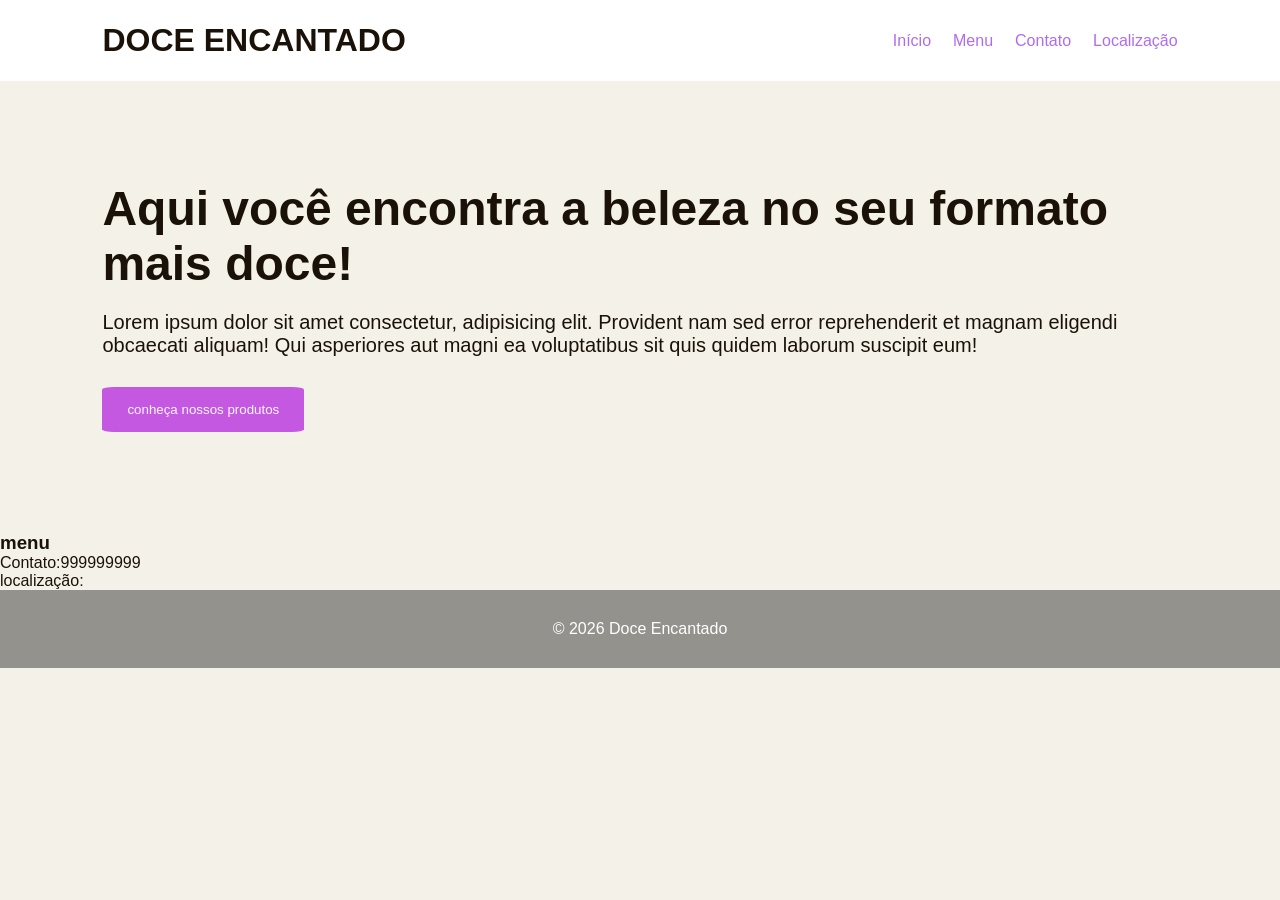
==== index.html @ 9bbeaaf8 "chore: criar estrutura inicial do projeto" ====
<!DOCTYPE html>
<html lang="en">

<head>
    <meta charset="UTF-8">
    <meta name="viewport" content="width=device-width, initial-scale=1.0">
    <title>Doce Encantado - Confeitaria</title>
    <link rel="stylesheet" href="css/style.css">
</head>

<body>
    <header>
        <h1>DOCE ENCANTADO</h1>
        <nav>
            <a href="#início">Início</a>
            <a href="#menu">Menu</a>
            <a href="#contato">Contato</a>
            <a href="#localização">Localização</a>
        </nav>
    </header>
    <main>
        <section id="inicio">
          
            <h2>Aqui você encontra a beleza no seu formato mais doce!</h2>

            <p>Lorem ipsum dolor sit amet consectetur, adipisicing elit. Provident nam sed error reprehenderit et magnam
                eligendi obcaecati aliquam! Qui asperiores aut magni ea voluptatibus sit quis quidem laborum suscipit
                eum!
            </p>
            <button> conheça nossos produtos</button>
        </section>
        <section>
            <h3>menu</h3>

            <div>
            </div>

        </section>
        <section>
            Contato:999999999
        </section>
        <section>localização:</section>
        <footer> © 2026 Doce Encantado </footer>
    </main>

</body>

</html>
---- css/style.css ----
* {
    margin: 0;
    padding: 0;
    box-sizing: border-box;

}

body {
    background-color: rgb(244, 241, 233);
    font-family: Arial, Helvetica, sans-serif;
    color: rgb(26, 18, 8);

}

header {
    background-color: #ffff;
    display: flex;
    justify-content: space-between;
    align-items: center;
    padding: 22px 8%;
}

nav {
    display: flex;
    gap: 22px;
}

nav a {
    text-decoration: none;
    color: rgb(176, 108, 240);
}

main {
    min-height: 80vh;

}

#inicio {
    padding: 100px 8%;
}

#inicio h2 {
    font-size: 48px;
    margin-bottom: 20px;
}

#inicio p {
    font-size: 20px;
    margin-bottom: 30px;
}

button {
    padding: 15px 25px;
    border: none;
    border-radius: 6%;
    color: rgb(250, 249, 251);
    background-color: rgba(179, 32, 223, 0.731);
    cursor: pointer;
}

footer {
    padding: 30px;
    text-align: center;
    background-color: rgba(0, 0, 0, 0.397);
    color: rgb(255, 255, 255);
}
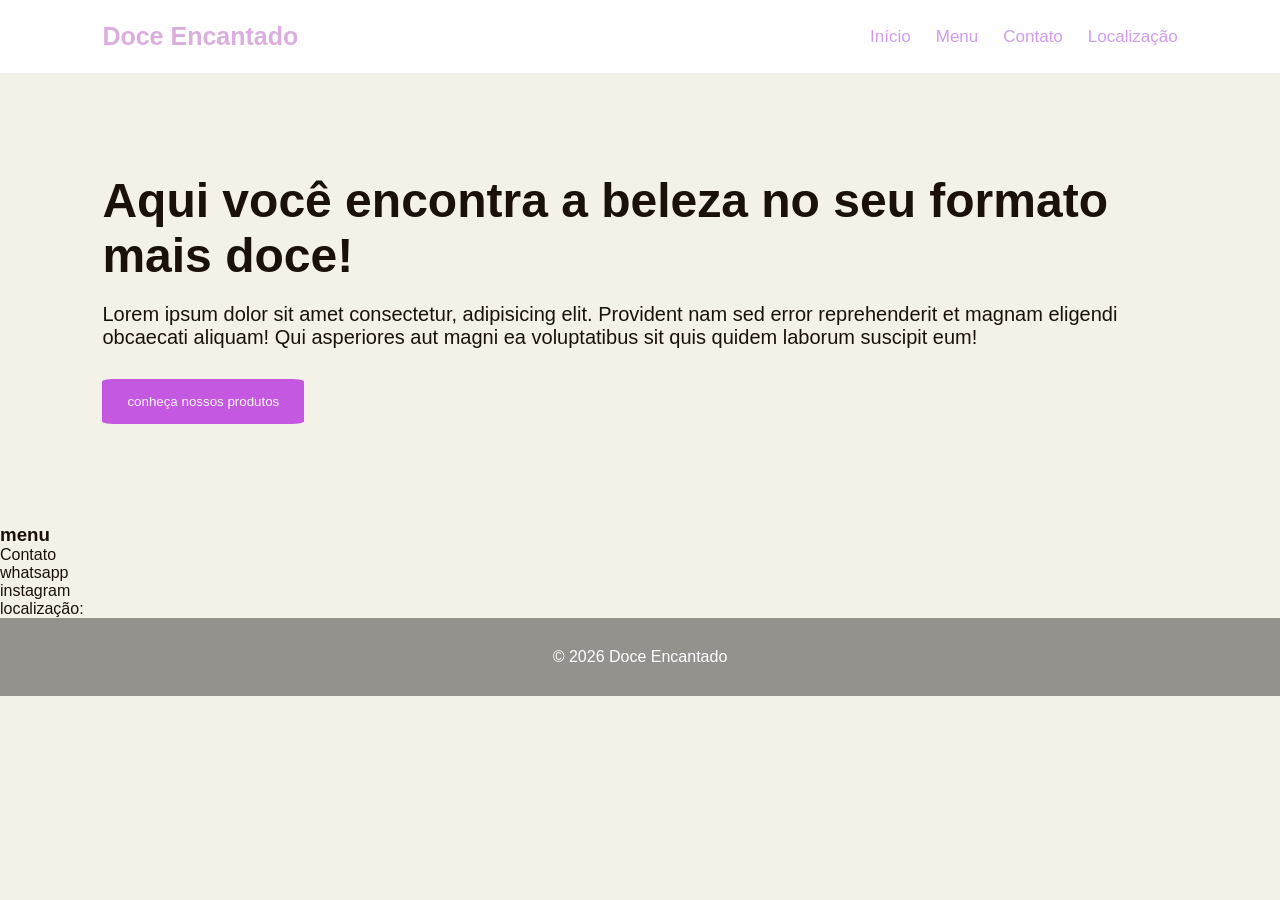
==== commit 431389ba: "criação do hedaer e menu de navegação" ====
--- a/index.html
+++ b/index.html
@@ -10,7 +10,7 @@
 
 <body>
     <header>
-        <h1>DOCE ENCANTADO</h1>
+        <a href="#inicio" class="logo">Doce Encantado</a>
         <nav>
             <a href="#início">Início</a>
             <a href="#menu">Menu</a>
@@ -20,7 +20,7 @@
     </header>
     <main>
         <section id="inicio">
-          
+
             <h2>Aqui você encontra a beleza no seu formato mais doce!</h2>
 
             <p>Lorem ipsum dolor sit amet consectetur, adipisicing elit. Provident nam sed error reprehenderit et magnam
@@ -32,12 +32,15 @@
         <section>
             <h3>menu</h3>
 
+
             <div>
             </div>
 
         </section>
         <section>
-            Contato:999999999
+            Contato
+            <p>whatsapp</p>
+            <p>instagram</p>
         </section>
         <section>localização:</section>
         <footer> © 2026 Doce Encantado </footer>
--- a/css/style.css
+++ b/css/style.css
@@ -19,15 +19,27 @@
     align-items: center;
     padding: 22px 8%;
 }
+.logo{
+    text-decoration: none;
+    color: #d5a2d7da;
+    font-weight: bold;
+    font-size: 25px;
+}
 
 nav {
     display: flex;
-    gap: 22px;
+    gap: 25px;
 }
 
 nav a {
     text-decoration: none;
-    color: rgb(176, 108, 240);
+    color: rgba(205, 146, 235, 0.92);
+    font-size: 17px;
+    transition: 0.2;
+
+}
+nav a:hover {
+    color: #e4a5e7e7;
 }
 
 main {
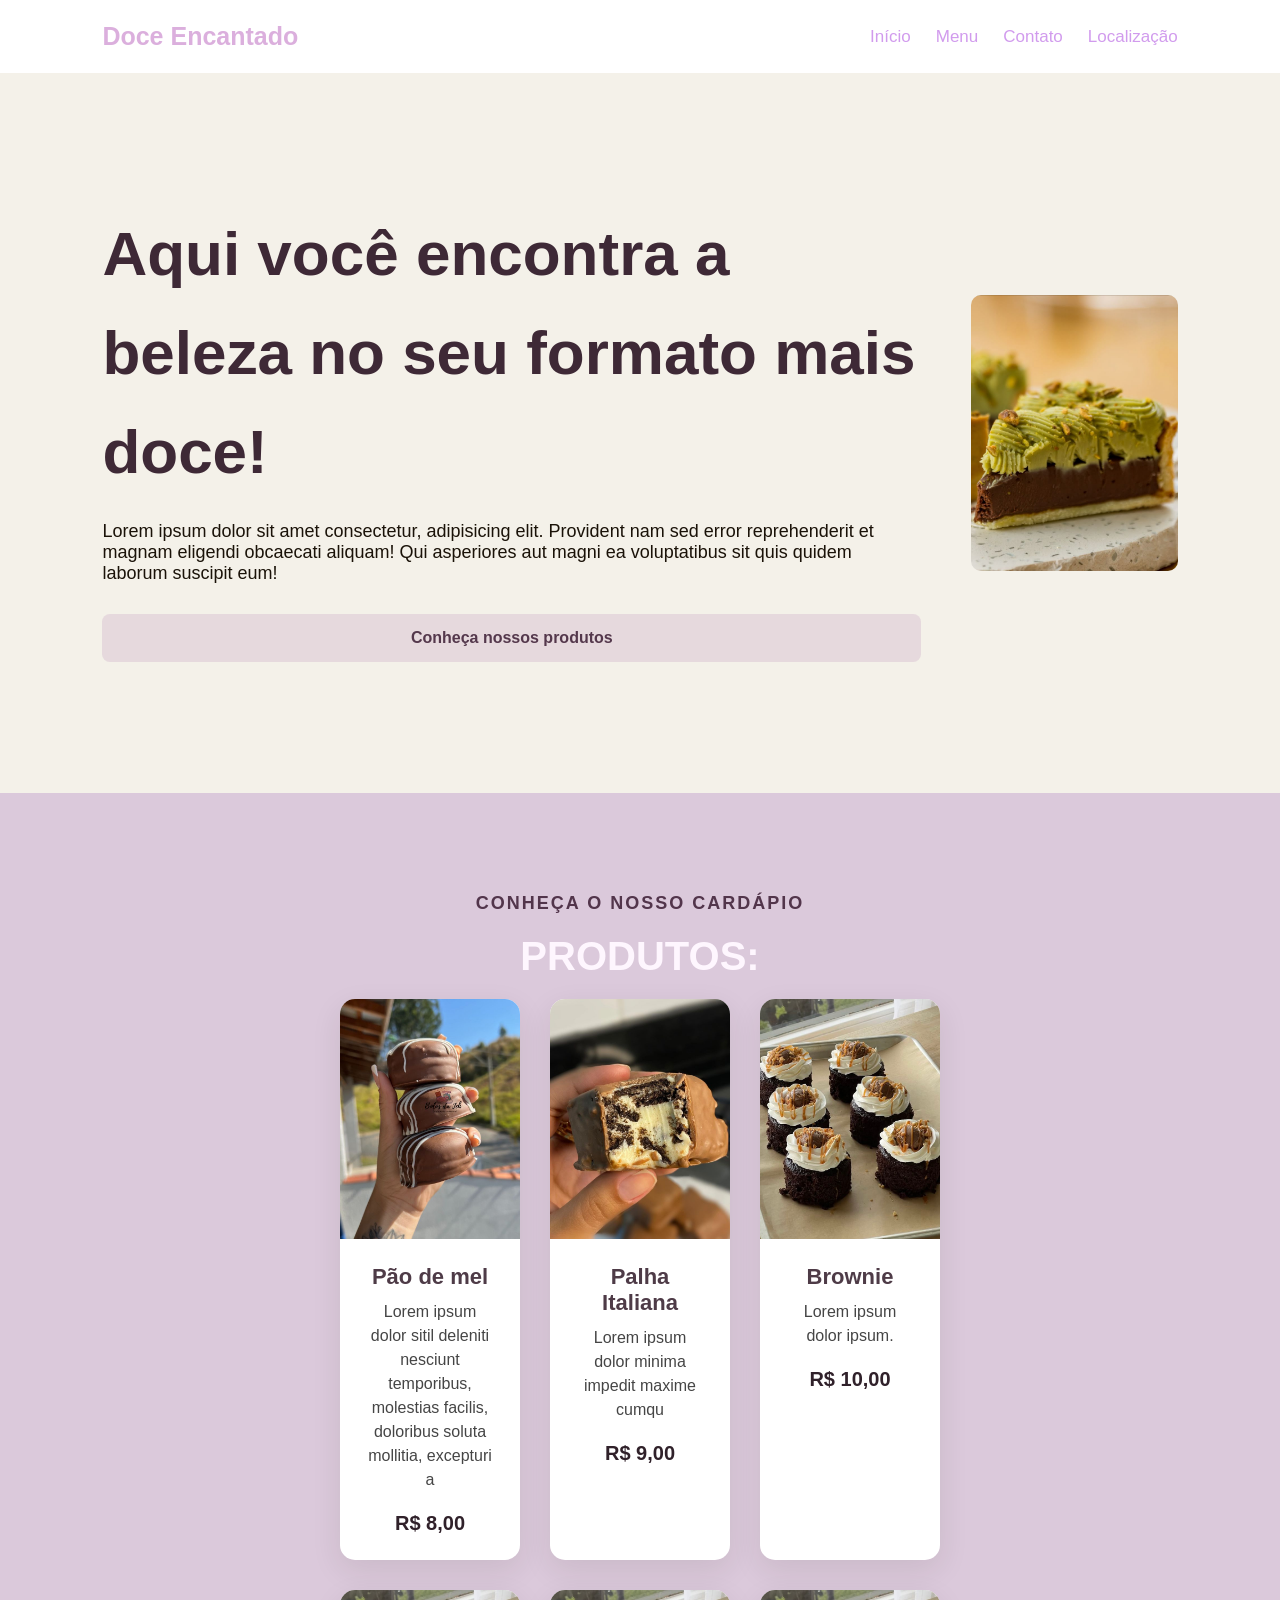
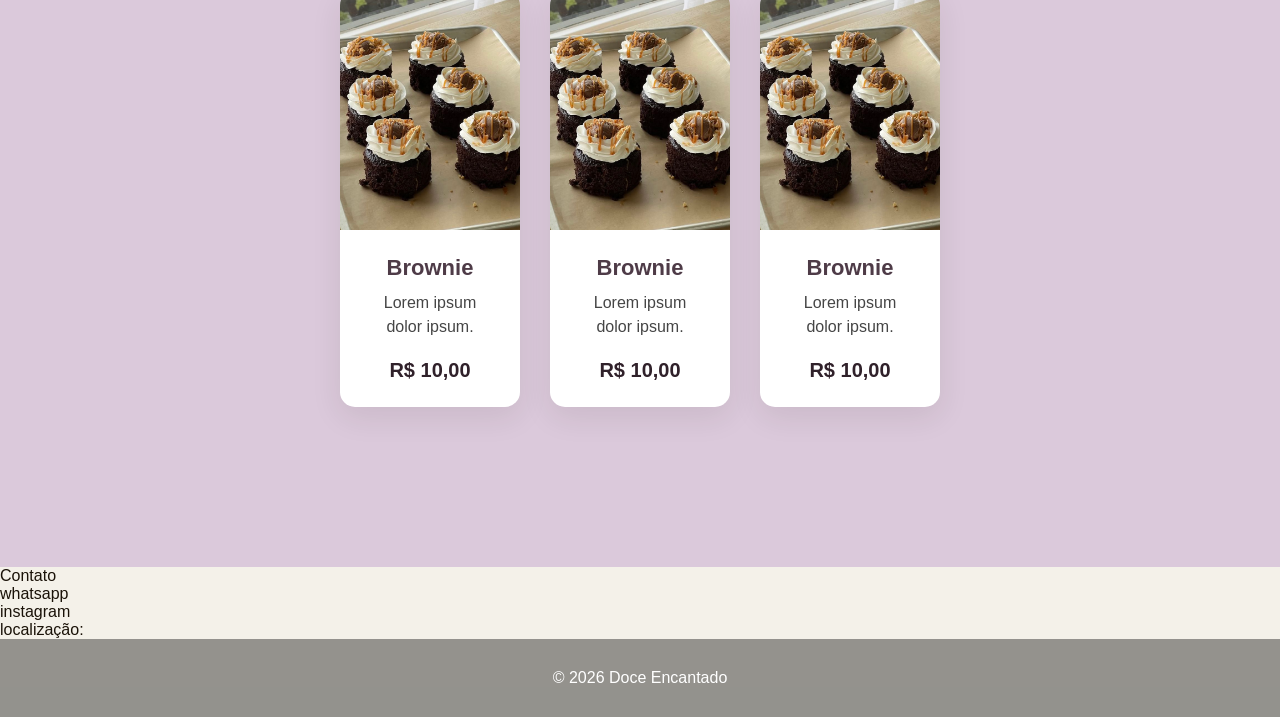
==== commit 2d70b78a: "adição de seção e cartões de cada produto" ====
--- a/index.html
+++ b/index.html
@@ -19,30 +19,97 @@
         </nav>
     </header>
     <main>
-        <section id="inicio">
+        <section id="inicio" class="hero">
+            <div class="h-content">
 
-            <h2>Aqui você encontra a beleza no seu formato mais doce!</h2>
+                <h1>Aqui você encontra a beleza no seu formato mais doce!</h1>
 
-            <p>Lorem ipsum dolor sit amet consectetur, adipisicing elit. Provident nam sed error reprehenderit et magnam
-                eligendi obcaecati aliquam! Qui asperiores aut magni ea voluptatibus sit quis quidem laborum suscipit
-                eum!
-            </p>
-            <button> conheça nossos produtos</button>
+                <p>Lorem ipsum dolor sit amet consectetur, adipisicing elit. Provident nam sed error reprehenderit et
+                    magnam
+                    eligendi obcaecati aliquam! Qui asperiores aut magni ea voluptatibus sit quis quidem laborum
+                    suscipit
+                    eum!
+                </p>
+
+                <a href="#produtos" class="h-button">Conheça nossos produtos</a>
+            </div>
+            <div class="h-image">
+                <img src="./js/img/docePrincipal.jpg" alt="Torta de pistache com chocolate">
+            </div>
         </section>
-        <section>
-            <h3>menu</h3>
 
+        <section id="menu" class="products">
+            <div class="section-title">
+                <span> CONHEÇA O NOSSO CARDÁPIO</span>
+                
+                <h2>PRODUTOS:</h2>
+               
 
-            <div>
-            </div>
+                <div class="product-grid">
 
+                    <article class="product-card">
+                        <img src="js/img/paodeMel.jpg" alt="">
+                        <div class="p-info">
+                            <h3>Pão de mel</h3>
+                            <p>Lorem ipsum dolor sitil deleniti nesciunt temporibus,
+                                molestias facilis, doloribus soluta mollitia, excepturi a</p>
+                            <strong>R$ 8,00</strong>
+                        </div>
+                    </article>
+
+                    <article class="product-card">
+                        <img src="js/img/palhaItaliana.jpg" alt="">
+                        <div class="p-info">
+                            <h3>Palha Italiana</h3>
+                            <p>Lorem ipsum dolor minima impedit maxime cumqu</p>
+                            <strong>R$ 9,00</strong>
+                        </div>
+                    </article>
+
+                    <article class="product-card">
+                        <img src="js/img/brownie.jpg" alt="">
+                        <div class="p-info">
+                            <h3>Brownie</h3>
+                            <p>Lorem ipsum dolor ipsum.</p>
+                            <strong>R$ 10,00</strong>
+                        </div>
+                    </article>
+                    <article class="product-card">
+                        <img src="js/img/brownie.jpg" alt="">
+                        <div class="p-info">
+                            <h3>Brownie</h3>
+                            <p>Lorem ipsum dolor ipsum.</p>
+                            <strong>R$ 10,00</strong>
+                        </div>
+                    </article>
+                    <article class="product-card">
+                        <img src="js/img/brownie.jpg" alt="">
+                        <div class="p-info">
+                            <h3>Brownie</h3>
+                            <p>Lorem ipsum dolor ipsum.</p>
+                            <strong>R$ 10,00</strong>
+                        </div>
+                    </article>
+                    <article class="product-card">
+                        <img src="js/img/brownie.jpg" alt="">
+                        <div class="p-info">
+                            <h3>Brownie</h3>
+                            <p>Lorem ipsum dolor ipsum.</p>
+                            <strong>R$ 10,00</strong>
+                        </div>
+                    </article>
+
+                </div>
         </section>
+
         <section>
             Contato
             <p>whatsapp</p>
             <p>instagram</p>
         </section>
+
         <section>localização:</section>
+
         <footer> © 2026 Doce Encantado </footer>
     </main>
 
--- a/css/style.css
+++ b/css/style.css
@@ -19,7 +19,8 @@
     align-items: center;
     padding: 22px 8%;
 }
-.logo{
+
+.logo {
     text-decoration: none;
     color: #d5a2d7da;
     font-weight: bold;
@@ -38,37 +39,143 @@
     transition: 0.2;
 
 }
+
 nav a:hover {
     color: #e4a5e7e7;
 }
 
-main {
+.hero {
+    display: flex;
+    align-items: center;
+    justify-content: space-between;
+    gap: 50px;
+    padding: 80px 8%;
     min-height: 80vh;
+}
+
+.hero-content {
+    max-width: 500px;
 
 }
 
-#inicio {
-    padding: 100px 8%;
-}
+.hero h1 {
+    color: rgb(62, 41, 54);
+    font-size: 62px;
+    line-height: 1.6;
 
-#inicio h2 {
-    font-size: 48px;
     margin-bottom: 20px;
 }
 
-#inicio p {
-    font-size: 20px;
+.hero p {
+    font-size: 18px;
     margin-bottom: 30px;
 }
 
-button {
+.h-button {
+    display: flex;
     padding: 15px 25px;
-    border: none;
-    border-radius: 6%;
-    color: rgb(250, 249, 251);
-    background-color: rgba(179, 32, 223, 0.731);
-    cursor: pointer;
+    background-color: #ceb3c863;
+    color: #311129ce;
+    text-decoration: none;
+    justify-content: center;
+    border-radius: 8px;
+    font-weight: bold;
+    transform: 0.3s;
 }
+
+.h-button:hover {
+    background-color: #783c6791;
+    color: rgb(255, 255, 253);
+}
+
+.h-image {
+    width: 40%;
+}
+
+.h-image img {
+    width: 100%;
+    display: block;
+    border-radius: 10px;
+}
+
+
+
+.section-title span {
+    color: #311129ce;
+    font-size: 18px;
+    font-weight: bold;
+    letter-spacing: 2px;
+}
+
+.section-title {
+    text-align: center;
+    max-width: 600px;
+    margin: 0 auto 60px;
+}
+
+.section-title p {
+    font-size: 16px;
+    color: #311129ce;
+}
+
+.section-title h2 {
+    color: #fef6fe;
+    font-size: 40px;
+    margin: 20px 0;
+}
+.products {
+    padding: 100px 8%;
+    background-color: #cdb2d3a2;
+}
+.product-grid {
+    display: grid;
+    grid-template-columns: repeat(3, 1fr);
+    gap: 30px;
+}
+
+.product-card {
+    background-color: #ffff;
+    border-radius: 15px;
+    overflow: hidden;
+    box-shadow: 0 10px 30px rgba(45, 31, 26, 0.096);
+    transition: transform 0.3s ease;
+}
+
+.product-card:hover {
+    transform: translateY(-8px);
+
+}
+
+.product-card img {
+    width: 100%;
+    height: 240px;
+    object-fit: cover;
+    display: block;
+}
+
+.p-info {
+    padding: 25px;
+    
+
+}
+
+.p-info h3 {
+    font-size: 22px;
+    color: rgba(62, 41, 54, 0.916);
+    margin-bottom: 10px;
+}
+
+.p-info p {
+    color: #454545;
+    line-height: 1.5;
+    margin-bottom: 20px;
+}
+
+.p-info strong {
+    font-size: 20px;
+    color: #30212a;
+}
+
 
 footer {
     padding: 30px;
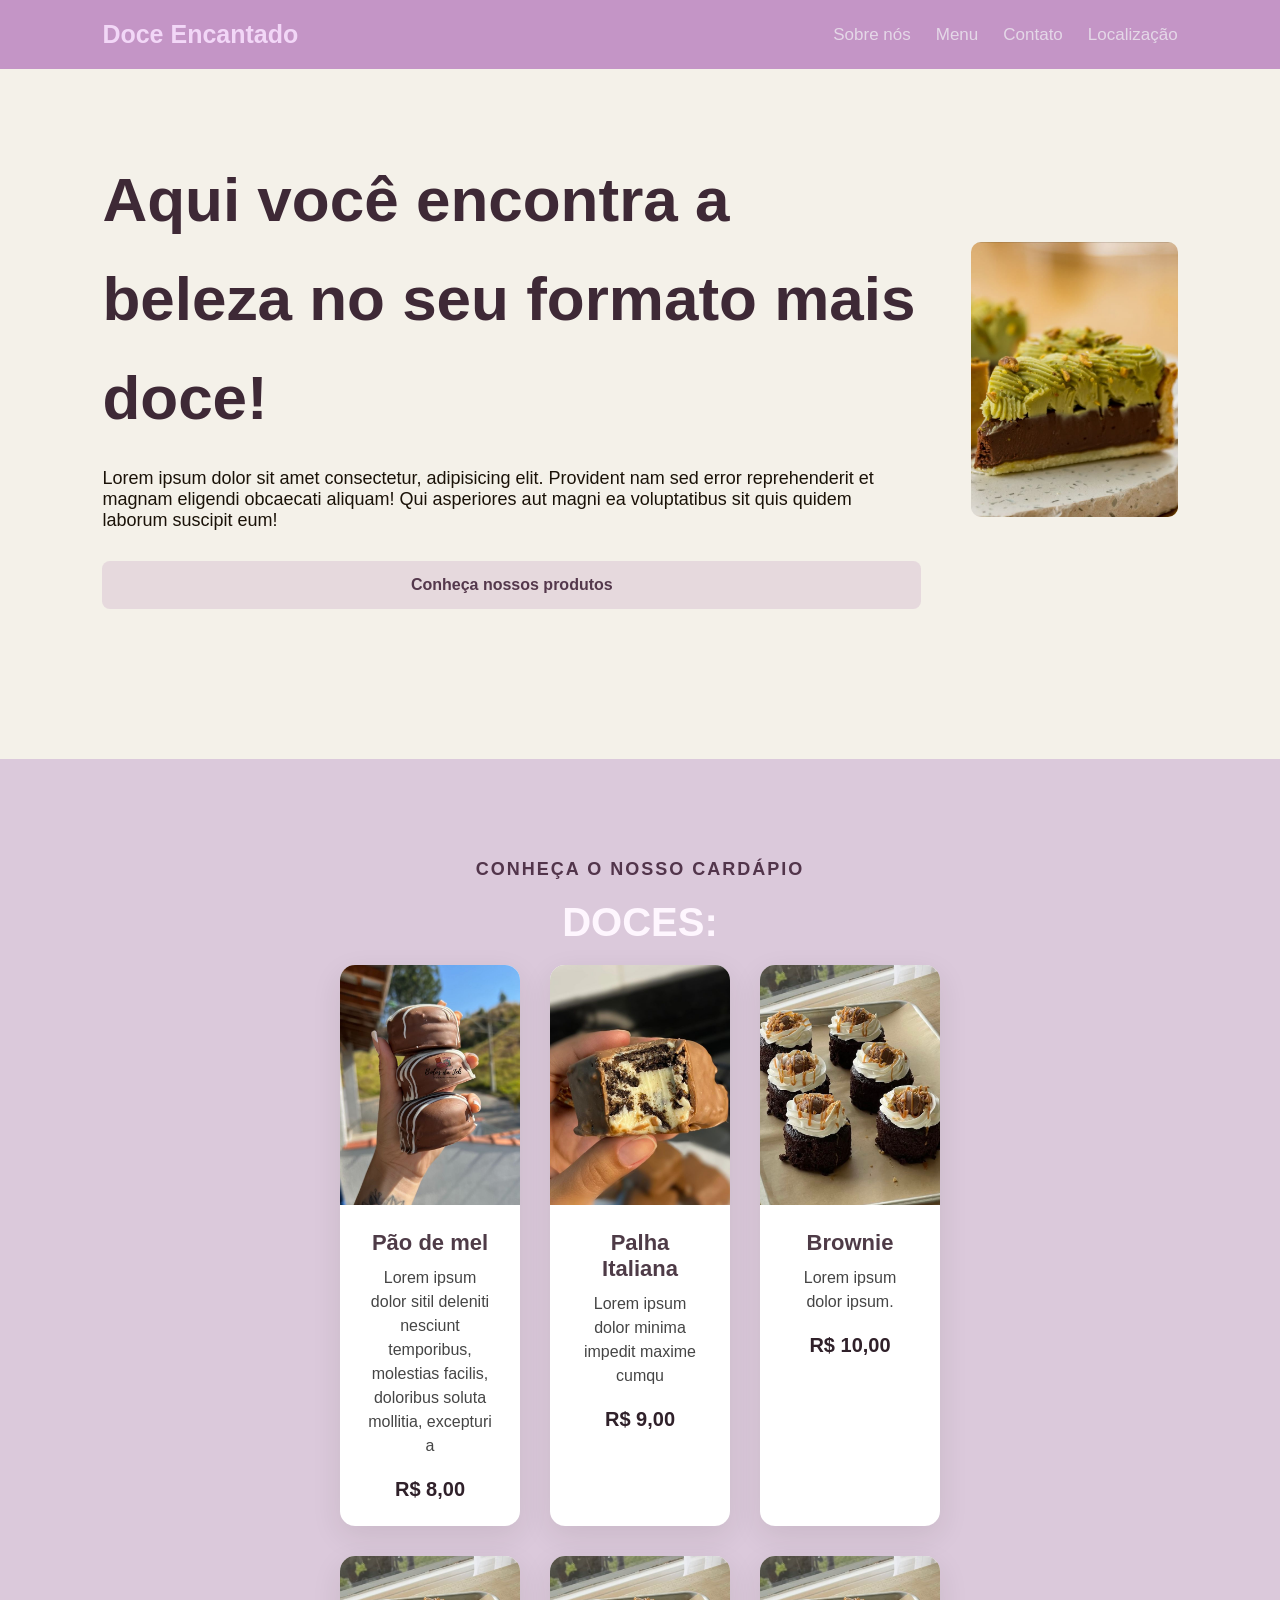
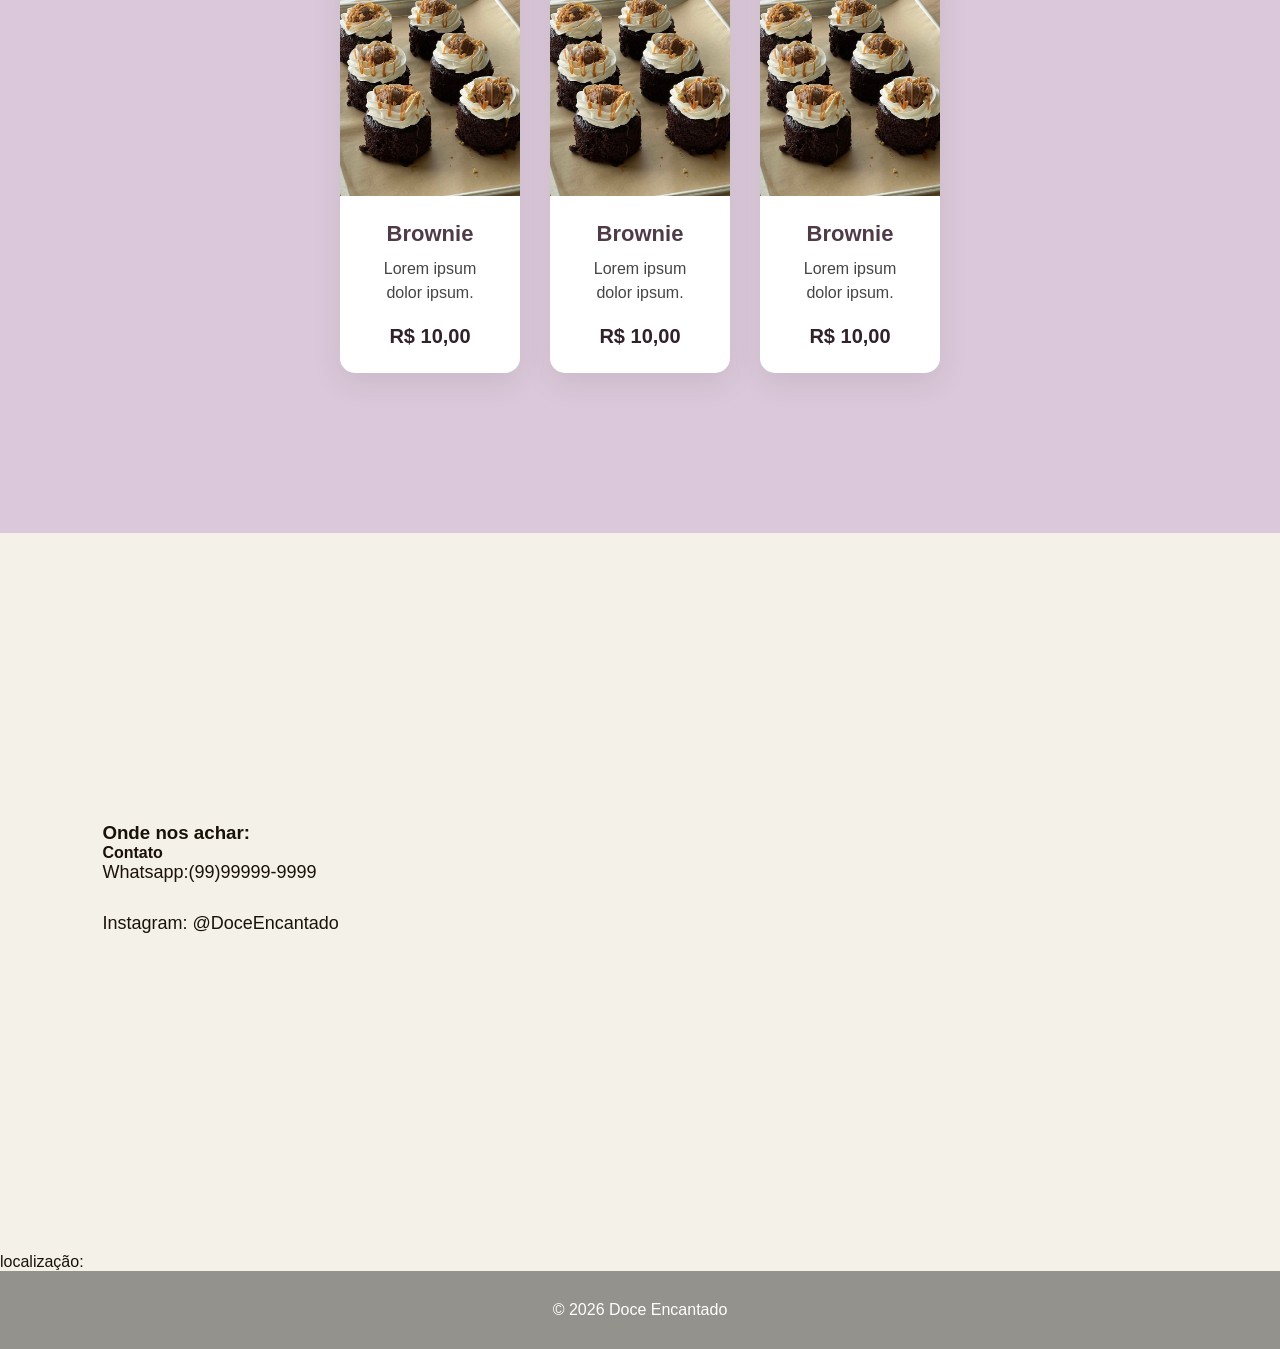
==== commit e8f8fcf5: "adição de melhorias: responsividade e layout.E pequenas modificações no conteúdo." ====
--- a/index.html
+++ b/index.html
@@ -10,16 +10,16 @@
 
 <body>
     <header>
-        <a href="#inicio" class="logo">Doce Encantado</a>
+        <a href="#sobre" class="logo">Doce Encantado</a>
         <nav>
-            <a href="#início">Início</a>
+            <a href="#sobre">Sobre nós</a>
             <a href="#menu">Menu</a>
             <a href="#contato">Contato</a>
             <a href="#localização">Localização</a>
         </nav>
     </header>
     <main>
-        <section id="inicio" class="hero">
+        <section id="sobre" class="hero">
             <div class="h-content">
 
                 <h1>Aqui você encontra a beleza no seu formato mais doce!</h1>
@@ -41,9 +41,9 @@
         <section id="menu" class="products">
             <div class="section-title">
                 <span> CONHEÇA O NOSSO CARDÁPIO</span>
-                
-                <h2>PRODUTOS:</h2>
-               
+
+                <h2>DOCES:</h2>
+
 
                 <div class="product-grid">
 
@@ -102,11 +102,20 @@
                 </div>
         </section>
 
-        <section>
-            Contato
-            <p>whatsapp</p>
-            <p>instagram</p>
+
+        <section class="hero">
+            <div class="h-content">
+                <h3>Onde nos achar:</h3>
+
+                <strong>Contato</strong>
+                <p>Whatsapp:(99)99999-9999</p>
+                <p>Instagram: @DoceEncantado </p>
+
+            </div>
+
+
         </section>
+
 
         <section>localização:</section>
 
--- a/css/style.css
+++ b/css/style.css
@@ -2,6 +2,7 @@
     margin: 0;
     padding: 0;
     box-sizing: border-box;
+    scroll-behavior: smooth;
 
 }
 
@@ -13,16 +14,21 @@
 }
 
 header {
-    background-color: #ffff;
+    background-color: #a75db09e;
     display: flex;
     justify-content: space-between;
     align-items: center;
-    padding: 22px 8%;
+    padding: 20px 8%;
+    position: fixed;
+    top: 0;
+    left: 0;
+    width: 100%;
+    z-index: 1000;
 }
 
 .logo {
     text-decoration: none;
-    color: #d5a2d7da;
+    color: #f2d7f7;
     font-weight: bold;
     font-size: 25px;
 }
@@ -34,14 +40,14 @@
 
 nav a {
     text-decoration: none;
-    color: rgba(205, 146, 235, 0.92);
+    color: rgba(234, 227, 237, 0.838);
     font-size: 17px;
     transition: 0.2;
 
 }
 
 nav a:hover {
-    color: #e4a5e7e7;
+    color: #ae54bcce;
 }
 
 .hero {
@@ -49,8 +55,9 @@
     align-items: center;
     justify-content: space-between;
     gap: 50px;
-    padding: 80px 8%;
+    padding: 150px 8%;
     min-height: 80vh;
+    
 }
 
 .hero-content {
@@ -69,6 +76,7 @@
 .hero p {
     font-size: 18px;
     margin-bottom: 30px;
+    
 }
 
 .h-button {
@@ -99,12 +107,12 @@
 }
 
 
-
 .section-title span {
     color: #311129ce;
     font-size: 18px;
     font-weight: bold;
     letter-spacing: 2px;
+    margin-top: 20px;
 }
 
 .section-title {
@@ -155,7 +163,6 @@
 
 .p-info {
     padding: 25px;
-    
 
 }
 
@@ -182,4 +189,42 @@
     text-align: center;
     background-color: rgba(0, 0, 0, 0.397);
     color: rgb(255, 255, 255);
+}
+@media(max-width: 900px){
+    .hero{ 
+        gap: 40px;
+    }
+    .hero-content{
+        width: 50%;
+    }
+    .hero-image{
+        width: 50%;
+    }
+    .hero h1{
+        font-size: 40px;
+    }
+    .product-grid{
+        grid-template-columns: repeat(2,1fr);
+    }
+}
+@media(max-width: 600px){
+    header{
+        flex-direction: column;
+        gap: 20px;
+    }
+    nav{
+        flex-wrap: wrap;
+        justify-content: center;
+    }
+    .hero{
+        flex-direction: column;
+        text-align: center;
+        
+    }
+    .h-image{
+        width: 100%;
+    }
+    .h-content{
+        max-width: 100%;
+    }
 }
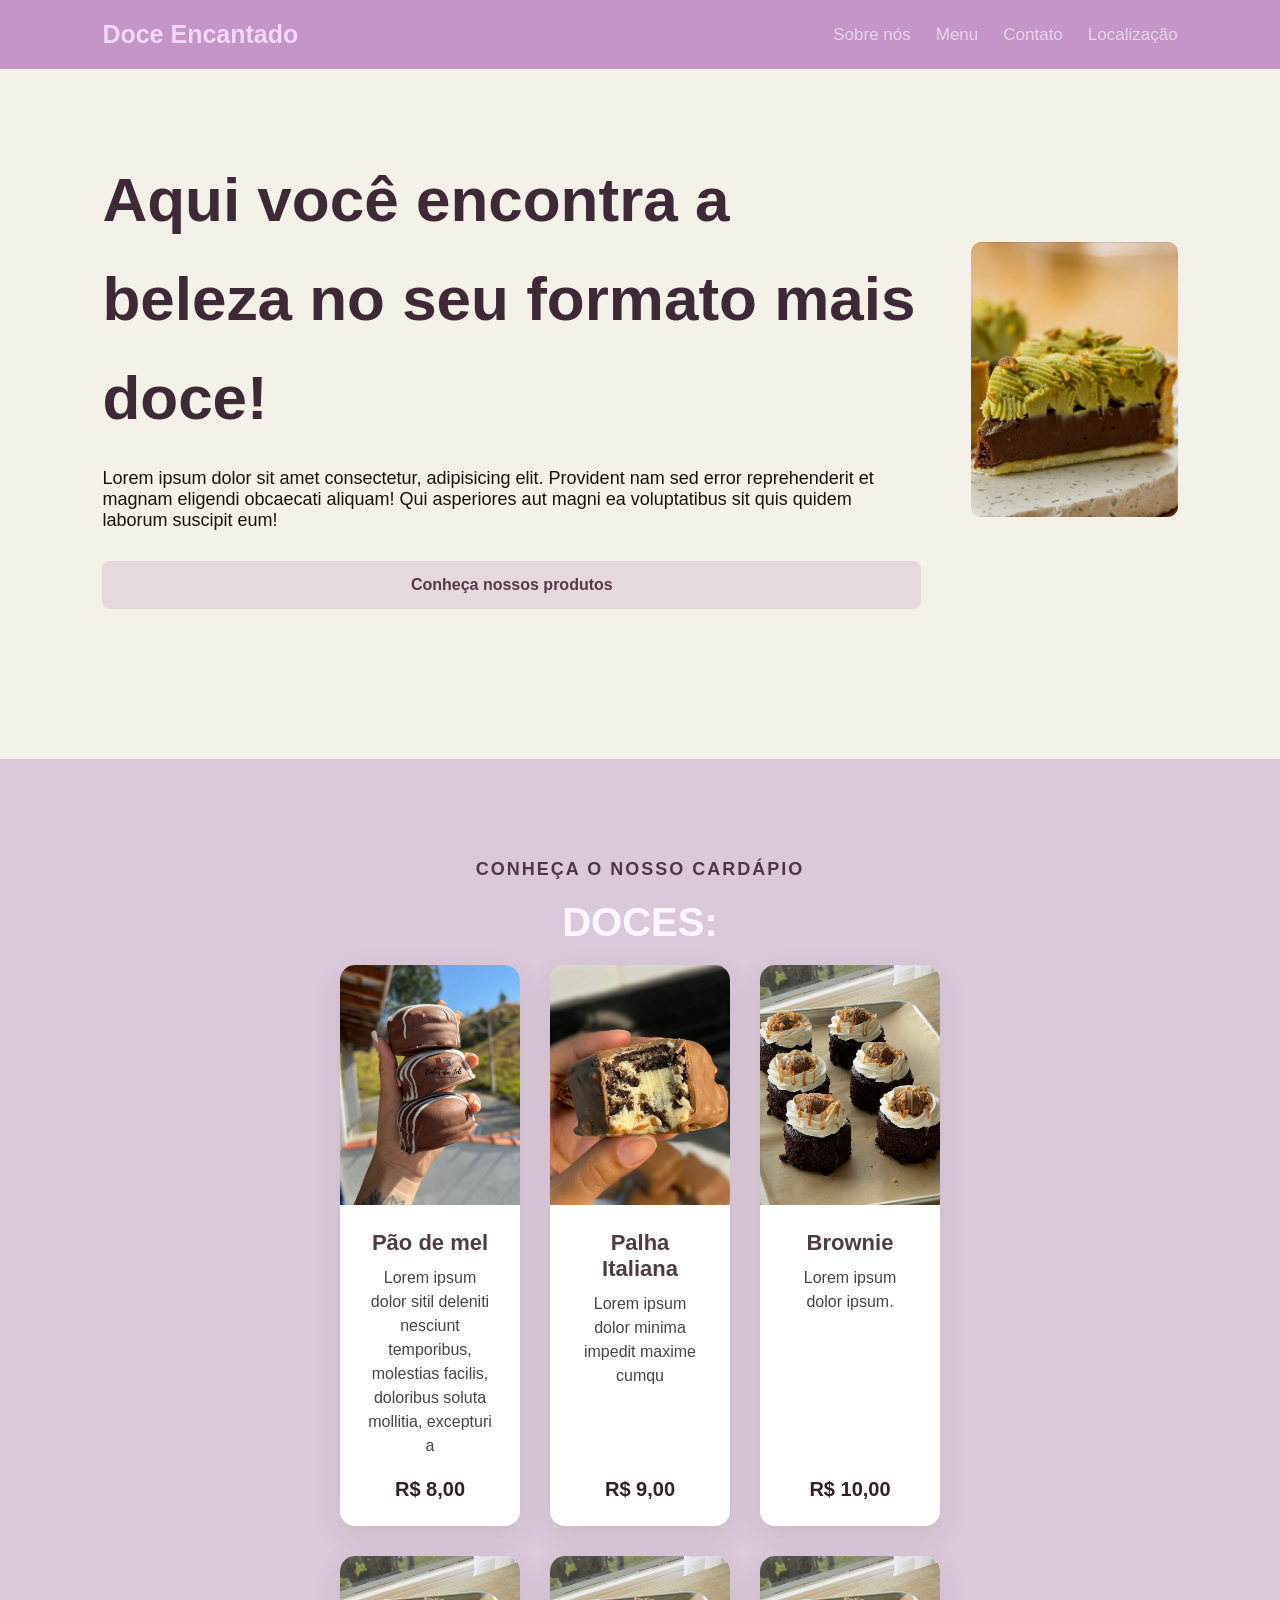
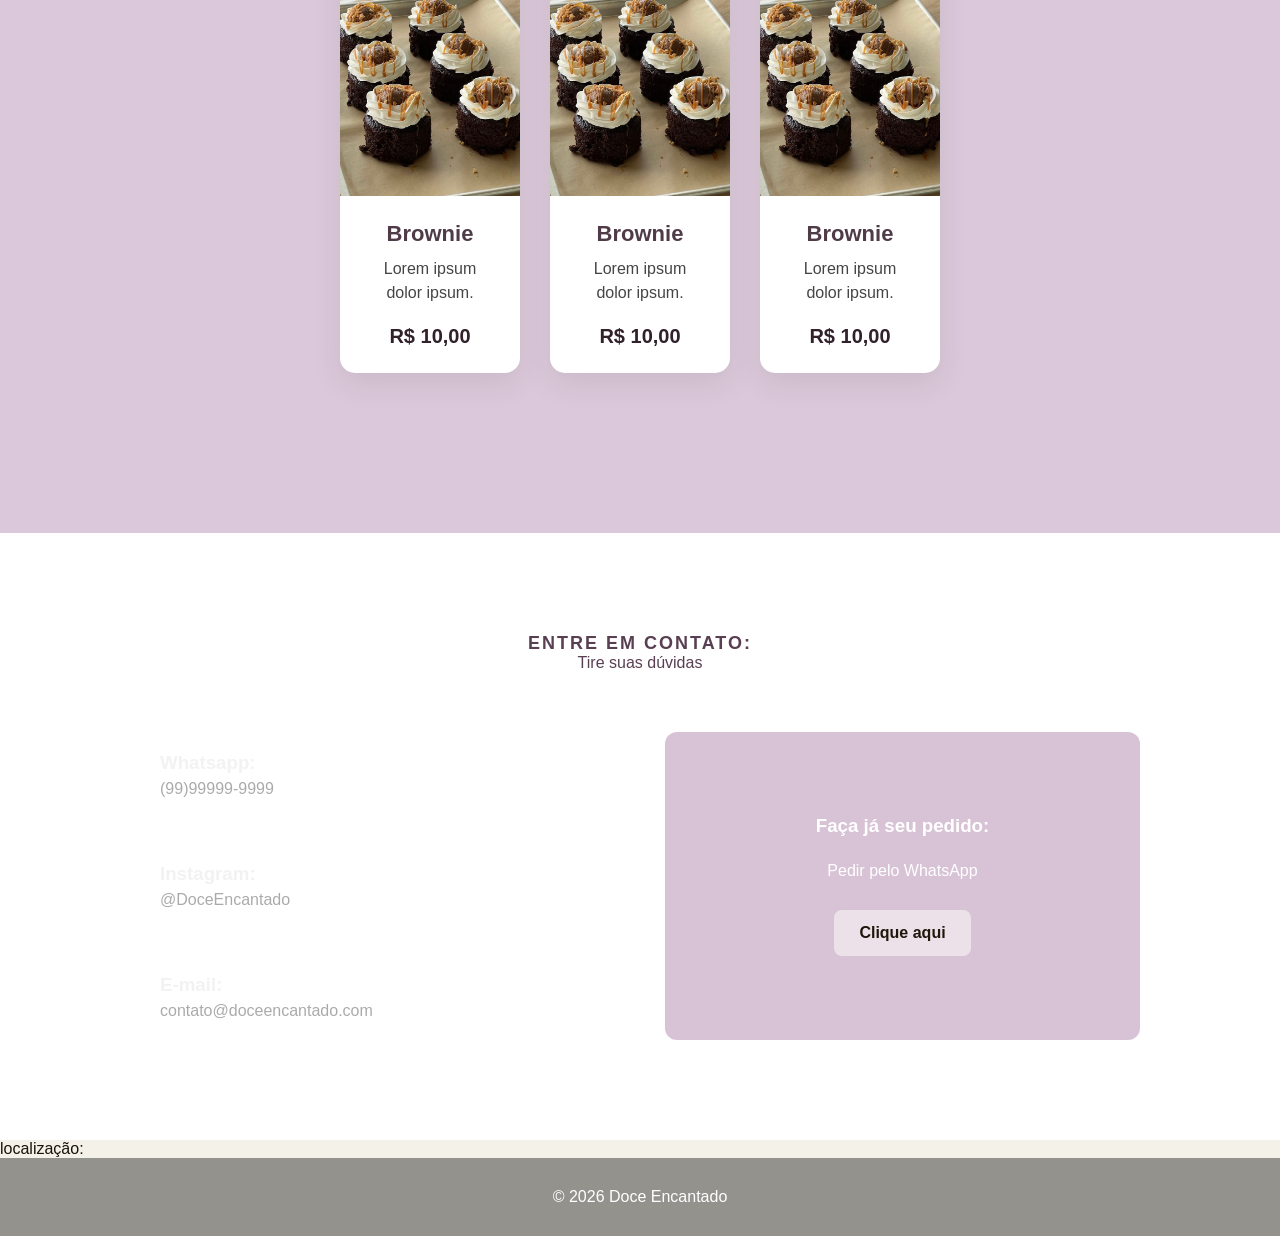
==== commit 2152a0fe: "criação da seção contato e estilização" ====
--- a/index.html
+++ b/index.html
@@ -31,19 +31,19 @@
                     eum!
                 </p>
 
-                <a href="#produtos" class="h-button">Conheça nossos produtos</a>
+                <a href="#menu" class="h-button">Conheça nossos produtos</a>
             </div>
             <div class="h-image">
                 <img src="./js/img/docePrincipal.jpg" alt="Torta de pistache com chocolate">
             </div>
         </section>
 
+
         <section id="menu" class="products">
             <div class="section-title">
                 <span> CONHEÇA O NOSSO CARDÁPIO</span>
 
                 <h2>DOCES:</h2>
-
 
                 <div class="product-grid">
 
@@ -103,19 +103,41 @@
         </section>
 
 
-        <section class="hero">
-            <div class="h-content">
-                <h3>Onde nos achar:</h3>
+        <section id="contato" class="contact">
+            <div class="section-title">
 
-                <strong>Contato</strong>
-                <p>Whatsapp:(99)99999-9999</p>
-                <p>Instagram: @DoceEncantado </p>
+                <span>ENTRE EM CONTATO:</span>
 
+                <p>Tire suas dúvidas</p>
             </div>
 
+             <div class="contact-content">
+                <div class="contact-info">
+                    <div class="contact-item">
+                        <h3>Whatsapp:</h3>
+                        <p>(99)99999-9999</p>
+                </div>
 
+                    <div class="contact-item">
+                        <h3>Instagram:</h3>
+                        <p> @DoceEncantado </p>
+                    </div>
+                    <div class="contact-item">
+                        <h3>E-mail:</h3>
+                        <p>contato@doceencantado.com</p>
+                    </div>
+                </div>
+                        <div class="contact-message">
+                        <h3>Faça já seu pedido: </h3>
+                        <p>Pedir pelo WhatsApp</p>
+
+                         <a href="#" class="contact-button">
+                            Clique aqui
+                         </a>
+            </div>
+
+        </div>
         </section>
-
 
         <section>localização:</section>
 
--- a/css/style.css
+++ b/css/style.css
@@ -147,6 +147,8 @@
     overflow: hidden;
     box-shadow: 0 10px 30px rgba(45, 31, 26, 0.096);
     transition: transform 0.3s ease;
+    display: flex;
+    flex-direction: column;
 }
 
 .product-card:hover {
@@ -163,6 +165,9 @@
 
 .p-info {
     padding: 25px;
+    display: flex;
+    flex-direction: column;
+    flex: 1;
 
 }
 
@@ -181,6 +186,70 @@
 .p-info strong {
     font-size: 20px;
     color: #30212a;
+    margin-top: auto;
+}
+
+.contact{
+    padding: 100px 8%;
+    background-color: #ffff;
+}
+.contact-content{
+    display: grid;
+    grid-template-columns: 1fr 1fr;
+    gap: 50px;
+    max-width: 1000px;
+    margin: 0 auto;
+}
+.contact-info{
+    display: flex;
+    flex-direction: column;
+    gap: 25px;
+}
+.contact-item{
+
+    padding: 20px;
+    background-color: #ffff;
+    border-radius: 10px;
+
+}
+.contact-item h3{
+    color: #d1cdcd44;
+    margin-bottom: 6px;
+
+}
+.contact-item p{
+    color: #00000055;
+}
+.contact-message {
+    padding: 30px;
+    background-color: #c3a3c0a5;
+    color: #ffffff;
+
+     display: flex;
+    border-radius: 12px;
+
+    flex-direction: column;
+    justify-content: center;
+    align-items: center;
+}
+.contact-message h3{
+    margin-bottom: 25px;
+}
+.contact-button {
+    display: inline-block;
+    width: fit-content;
+    padding: 14px 25px;
+    margin-top: 30px;
+    background-color: #fff9f98c;
+    color: #1e170a;
+
+    text-decoration: none;
+    border-radius: 8px;
+    font-weight: bold;
+    transition: 0.2s;
+}
+.contact-button:hover{
+    transform: translateY(-3px);
 }
 
 
@@ -227,4 +296,7 @@
     .h-content{
         max-width: 100%;
     }
+    .contact-content {
+    grid-template-columns: 1fr;
+}
 }
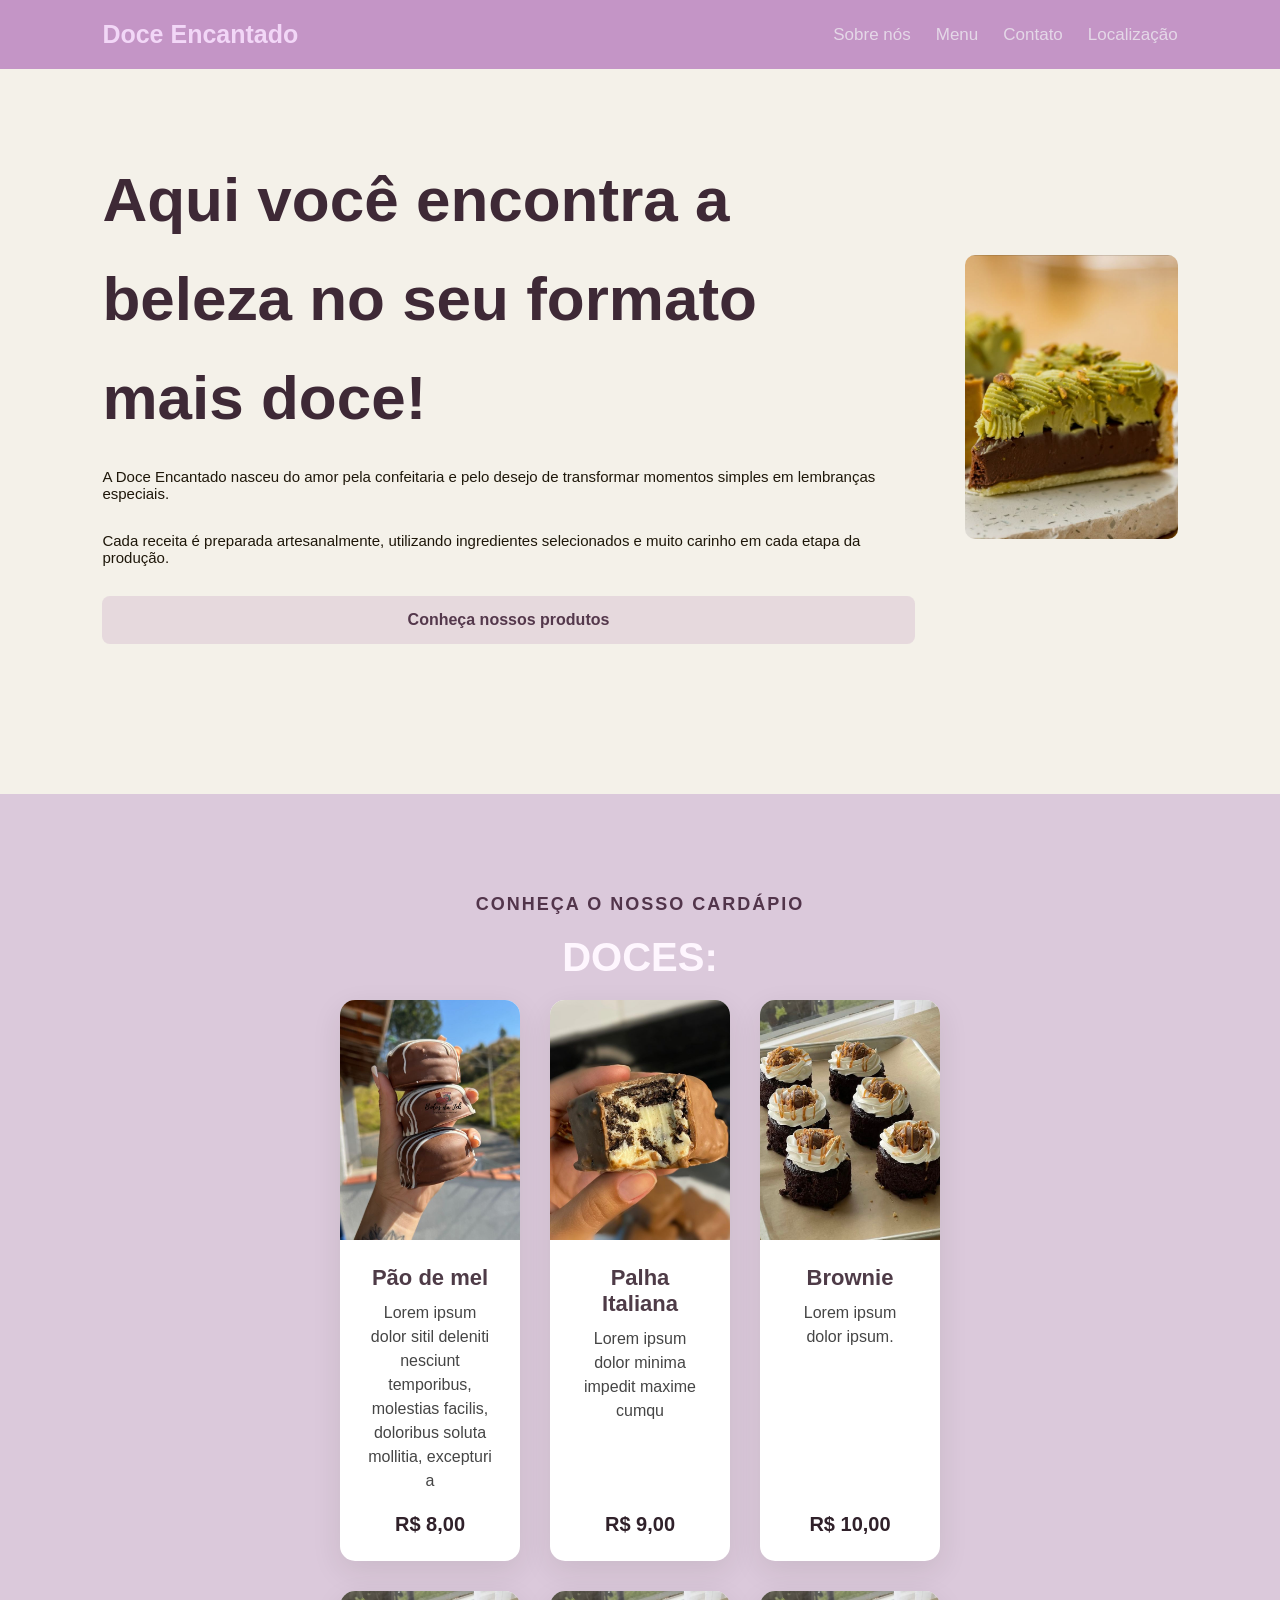
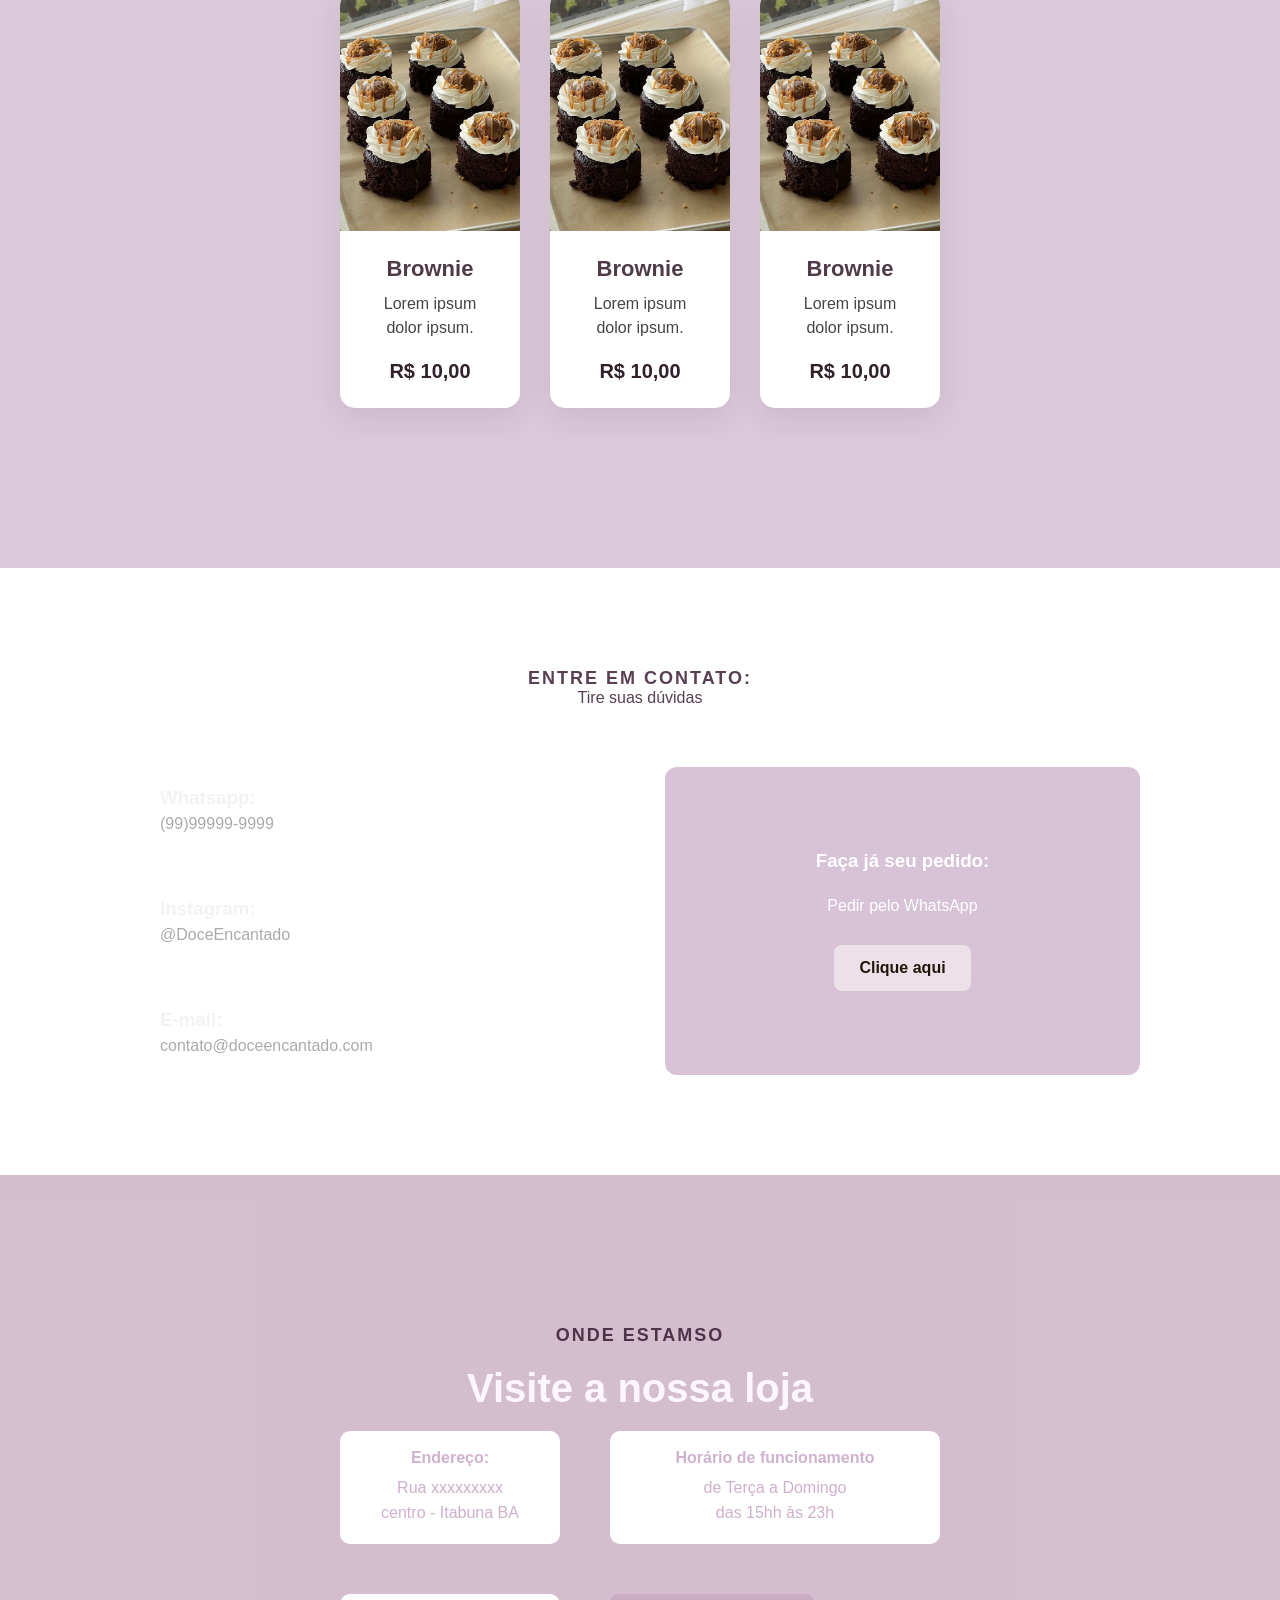
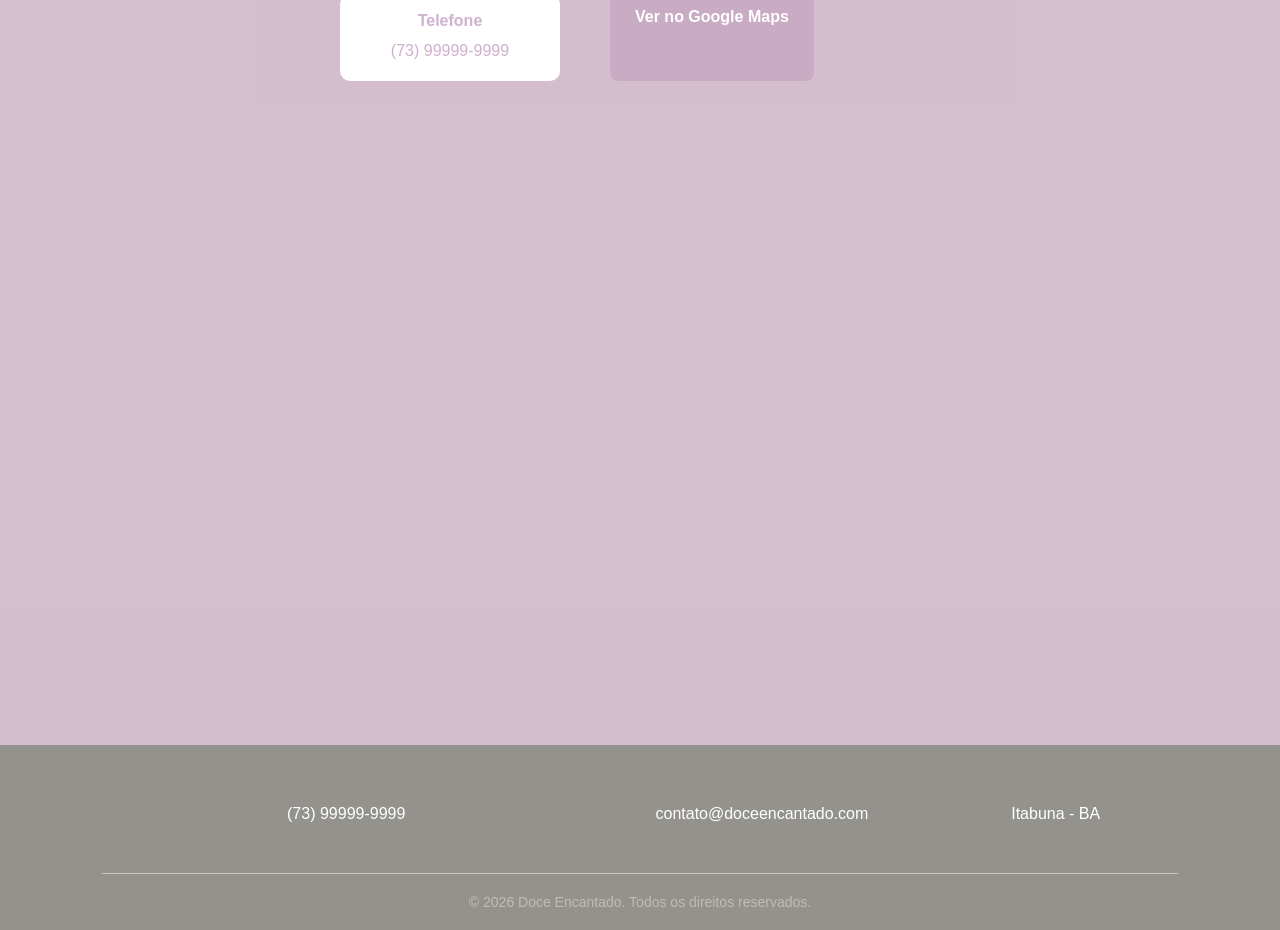
==== commit c881b9b3: "criação da seção localização" ====
--- a/index.html
+++ b/index.html
@@ -15,7 +15,7 @@
             <a href="#sobre">Sobre nós</a>
             <a href="#menu">Menu</a>
             <a href="#contato">Contato</a>
-            <a href="#localização">Localização</a>
+            <a href="#localizacao">Localização</a>
         </nav>
     </header>
     <main>
@@ -24,11 +24,16 @@
 
                 <h1>Aqui você encontra a beleza no seu formato mais doce!</h1>
 
-                <p>Lorem ipsum dolor sit amet consectetur, adipisicing elit. Provident nam sed error reprehenderit et
-                    magnam
-                    eligendi obcaecati aliquam! Qui asperiores aut magni ea voluptatibus sit quis quidem laborum
-                    suscipit
-                    eum!
+                <p>
+                    A Doce Encantado nasceu do amor pela confeitaria
+                    e pelo desejo de transformar momentos simples
+                    em lembranças especiais.
+                </p>
+
+                <p>
+                    Cada receita é preparada artesanalmente,
+                    utilizando ingredientes selecionados e muito
+                    carinho em cada etapa da produção.
                 </p>
 
                 <a href="#menu" class="h-button">Conheça nossos produtos</a>
@@ -111,12 +116,12 @@
                 <p>Tire suas dúvidas</p>
             </div>
 
-             <div class="contact-content">
+            <div class="contact-content">
                 <div class="contact-info">
                     <div class="contact-item">
                         <h3>Whatsapp:</h3>
                         <p>(99)99999-9999</p>
-                </div>
+                    </div>
 
                     <div class="contact-item">
                         <h3>Instagram:</h3>
@@ -127,21 +132,83 @@
                         <p>contato@doceencantado.com</p>
                     </div>
                 </div>
-                        <div class="contact-message">
-                        <h3>Faça já seu pedido: </h3>
-                        <p>Pedir pelo WhatsApp</p>
-
-                         <a href="#" class="contact-button">
-                            Clique aqui
-                         </a>
-            </div>
-
-        </div>
-        </section>
-
-        <section>localização:</section>
-
-        <footer> © 2026 Doce Encantado </footer>
+                <div class="contact-message">
+                    <h3>Faça já seu pedido: </h3>
+                    <p>Pedir pelo WhatsApp</p>
+
+                    <a href="https://wa.me/5587988734929?text=Olá!%20Gostaria%20de%20conhecer%20o%20cardápio%20da%20Doce%20Encantado."
+                        class="contact-button" target="_blank">
+                        Clique aqui
+                    </a>
+                </div>
+
+            </div>
+        </section>
+
+        <section id="localizacao" class="location">
+            <div class="section-title">
+                <span>ONDE ESTAMSO</span>
+                <h2>Visite a nossa loja</h2>
+
+                <div class="location-content">
+                    <div class="location-info">
+                        <div class="location-item">
+                            <strong>Endereço:</strong>
+                            <p>
+                                Rua xxxxxxxxx <br>
+                                centro - Itabuna BA
+                            </p>
+                        </div>
+                    </div>
+                    <div class="location-item">
+                        <strong>Horário de funcionamento</strong>
+                        <p>
+                            de Terça a Domingo<br>
+                            das 15hh às 23h
+                        </p>
+                    </div>
+
+                    <div class="location-item">
+                        <strong>Telefone</strong>
+                        <p>
+                            (73) 99999-9999
+                        </p>
+                    </div>
+
+                    <a href="https://www.google.com/maps/search/?api=1&query=Itabuna+BA" target="_blank"
+                        class="location-button">
+                        Ver no Google Maps
+                    </a>
+                </div>
+            </div>
+
+            <div class="map">
+
+                <iframe src="https://www.google.com/maps?q=Itabuna%20BA&output=embed" width="100%" height="450"
+                    style="border:0;" allowfullscreen="" loading="lazy">
+                </iframe>
+
+            </div>
+
+
+            </div>
+
+        </section>
+
+        <footer>
+            <div class="footer-content">
+
+                <p>(73) 99999-9999</p>
+                <p>contato@doceencantado.com</p>
+                <p>Itabuna - BA</p>
+            </div>
+            <div class="footer-bottom">
+
+                <p>
+                    © 2026 Doce Encantado. Todos os direitos reservados.
+                </p>
+
+        </footer>
     </main>
 
 </body>
--- a/css/style.css
+++ b/css/style.css
@@ -57,7 +57,8 @@
     gap: 50px;
     padding: 150px 8%;
     min-height: 80vh;
-    
+
+
 }
 
 .hero-content {
@@ -74,9 +75,9 @@
 }
 
 .hero p {
-    font-size: 18px;
+    font-size: 15px;
     margin-bottom: 30px;
-    
+    color: #1e170a;
 }
 
 .h-button {
@@ -131,10 +132,12 @@
     font-size: 40px;
     margin: 20px 0;
 }
+
 .products {
     padding: 100px 8%;
     background-color: #cdb2d3a2;
 }
+
 .product-grid {
     display: grid;
     grid-template-columns: repeat(3, 1fr);
@@ -189,52 +192,59 @@
     margin-top: auto;
 }
 
-.contact{
+.contact {
     padding: 100px 8%;
     background-color: #ffff;
 }
-.contact-content{
+
+.contact-content {
     display: grid;
     grid-template-columns: 1fr 1fr;
     gap: 50px;
     max-width: 1000px;
     margin: 0 auto;
 }
-.contact-info{
+
+.contact-info {
     display: flex;
     flex-direction: column;
     gap: 25px;
 }
-.contact-item{
+
+.contact-item {
 
     padding: 20px;
     background-color: #ffff;
     border-radius: 10px;
 
 }
-.contact-item h3{
+
+.contact-item h3 {
     color: #d1cdcd44;
     margin-bottom: 6px;
 
 }
-.contact-item p{
+
+.contact-item p {
     color: #00000055;
 }
+
 .contact-message {
     padding: 30px;
     background-color: #c3a3c0a5;
     color: #ffffff;
 
-     display: flex;
+    display: flex;
     border-radius: 12px;
-
     flex-direction: column;
     justify-content: center;
     align-items: center;
 }
-.contact-message h3{
+
+.contact-message h3 {
     margin-bottom: 25px;
 }
+
 .contact-button {
     display: inline-block;
     width: fit-content;
@@ -248,55 +258,161 @@
     font-weight: bold;
     transition: 0.2s;
 }
-.contact-button:hover{
+
+.contact-button:hover {
     transform: translateY(-3px);
 }
 
+.location {
+
+    align-items: center;
+    padding: 150px 8%;
+    background-color: #c3a3c0a5;
+    color: #ffff;
+}
+
+.location-content {
+    display: grid;
+    grid-template-columns: 1fr 1.5fr;
+    gap: 50px;
+    max-width: 1100px;
+    margin: 0 auto;
+}
+
+.location-info {
+    display: flex;
+    flex-direction: column;
+    gap: 25px;
+    justify-content: center;
+
+}
+
+.location-info h3 {
+    font-size: 30px;
+    color: #3d2922;
+}
+
+.location-item {
+    padding: 18px;
+    background-color: #ffffff;
+    border-radius: 10px;
+}
+
+.location-item strong {
+    display: block;
+    margin-bottom: 8px;
+    color: #cfb2cf;
+}
+
+.location-item p {
+    color: #cfafcc;
+    line-height: 1.6;
+}
+
+.location-button {
+    display: inline-block;
+    width: fit-content;
+    padding: 14px 25px;
+    background-color: #c3a3c0a5;
+    color: #ffffff;
+    text-decoration: none;
+    border-radius: 8px;
+    font-weight: bold;
+    transition: 0.3s;
+}
+
+.location-button:hover {
+    background-color: #6f3828;
+    transform: translateY(-3px);
+}
+
 
 footer {
-    padding: 30px;
+    padding: 60px 8% 20px;
     text-align: center;
     background-color: rgba(0, 0, 0, 0.397);
     color: rgb(255, 255, 255);
 }
-@media(max-width: 900px){
-    .hero{ 
+
+.footer-content {
+    display: grid;
+    grid-template-columns: 2fr 1fr 1fr;
+    gap: 50px;
+    max-width: 1200px;
+    margin: 0 auto 50px;
+}
+
+.footer-bottom {
+    padding-top: 20px;
+    border-top: 1px solid rgba(228, 215, 215, 0.733);
+    text-align: center;
+}
+
+.footer-bottom p {
+    color: #c5bab5;
+    font-size: 14px;
+}
+
+
+@media(max-width: 900px) {
+    .hero {
         gap: 40px;
     }
-    .hero-content{
+
+    .hero-content {
         width: 50%;
     }
-    .hero-image{
+
+    .hero-image {
         width: 50%;
     }
-    .hero h1{
+
+    .hero h1 {
         font-size: 40px;
     }
-    .product-grid{
-        grid-template-columns: repeat(2,1fr);
-    }
-}
-@media(max-width: 600px){
-    header{
+
+    .product-grid {
+        grid-template-columns: repeat(2, 1fr);
+    }
+}
+
+@media(max-width: 600px) {
+    header {
         flex-direction: column;
         gap: 20px;
     }
-    nav{
+
+    nav {
         flex-wrap: wrap;
         justify-content: center;
     }
-    .hero{
+
+    .hero {
         flex-direction: column;
         text-align: center;
-        
-    }
-    .h-image{
+
+    }
+
+    .h-image {
         width: 100%;
     }
-    .h-content{
+
+    .h-content {
         max-width: 100%;
     }
+
     .contact-content {
-    grid-template-columns: 1fr;
-}
+        grid-template-columns: 1fr;
+    }
+
+    .footer-content {
+        grid-template-columns: 1fr;
+
+        text-align: center;
+    }
+
+
+    .footer-contact {
+        align-items: center;
+    }
 }
